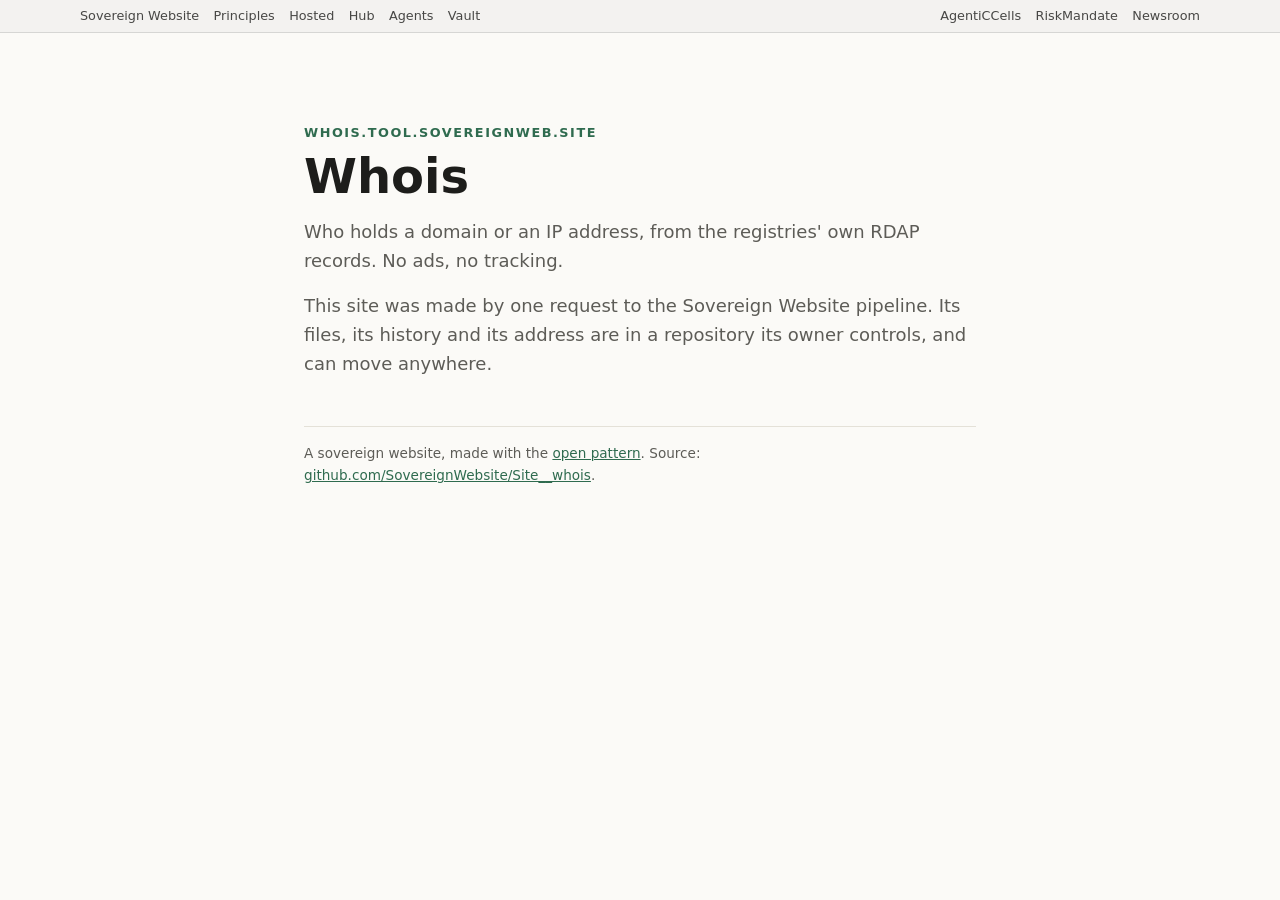
==== site/index.html @ 04c82f96 "Seed 4 files from SovereignWebsite__Factory (org-apply)" ====
<!doctype html>
<html lang="en-GB">
<head>
<meta charset="utf-8">
<meta name="viewport" content="width=device-width, initial-scale=1">
<title>Whois</title>
<meta name="description" content="Who holds a domain or an IP address, from the registries' own RDAP records. No ads, no tracking.">
<style>
:root{--bg:#fbfaf7;--fg:#1d1d1b;--muted:#5d5c57;--accent:#2f6b4f;--line:#e4e1d8}
@media (prefers-color-scheme:dark){:root{--bg:#141513;--fg:#ecebe6;--muted:#a8a69e;--accent:#7fc3a0;--line:#2c2d29}}
*{box-sizing:border-box}body{margin:0;background:var(--bg);color:var(--fg);font:18px/1.6 system-ui,-apple-system,Segoe UI,sans-serif}
main{max-width:44rem;margin:0 auto;padding:10vh 1rem 4rem}
.skip{position:absolute;left:-999px}.skip:focus{left:1rem;top:1rem}
.mark{font-size:.8rem;letter-spacing:.12em;text-transform:uppercase;color:var(--accent);font-weight:600}
h1{font-size:clamp(2rem,6vw,3rem);line-height:1.1;margin:.4rem 0 1rem}
p{color:var(--muted);margin:0 0 1rem}a{color:var(--accent)}
footer{margin-top:3rem;padding-top:1rem;border-top:1px solid var(--line);font-size:.85rem;color:var(--muted)}
.family{font-size:.8rem;border-bottom:1px solid rgba(127,127,127,.25);background:rgba(127,127,127,.06)}
.family ul{list-style:none;margin:0 auto;padding:.35rem 1rem;display:flex;flex-wrap:wrap;gap:.25rem .9rem;max-width:72rem}
.family a{color:inherit;opacity:.8;text-decoration:none}.family a:hover,.family a:focus-visible{opacity:1;text-decoration:underline}
.family .family-sep{margin-left:auto}@media (max-width:40rem){.family .family-sep{margin-left:0}}
</style>
</head>
<body>
<a class="skip" href="#main">Skip to content</a>
<nav class="family" aria-label="The Sovereign Website family">
  <ul>
    <li><a href="https://sovereignwebsite.ai/">Sovereign Website</a></li>
    <li><a href="https://sovereignwebsite.org/">Principles</a></li>
    <li><a href="https://sovereignwebsite.site/" aria-current="true">Hosted</a></li>
    <li><a href="https://hub.sovereignweb.site/">Hub</a></li>
    <li><a href="https://agents.sovereignweb.site/">Agents</a></li>
    <li><a href="https://vault.sovereignwebsite.site/">Vault</a></li>
    <li class="family-sep"><a href="https://agenticcells.ai/">AgentiCCells</a></li>
    <li><a href="https://riskmandate.ai/">RiskMandate</a></li>
    <li><a href="https://newsroom.sgit.ai/">Newsroom</a></li>
  </ul>
</nav>
<main id="main">
<div class="mark">whois.tool.sovereignweb.site</div>
<h1>Whois</h1>
<p>Who holds a domain or an IP address, from the registries' own RDAP records. No ads, no tracking.</p>
<p>This site was made by one request to the Sovereign Website pipeline. Its files, its history and its address are in a repository its owner controls, and can move anywhere.</p>
<footer>A sovereign website, made with the <a href="https://sovereignwebsite.org/">open pattern</a>. Source: <a href="https://github.com/SovereignWebsite/Site__whois">github.com/SovereignWebsite/Site__whois</a>.</footer>
</main>
</body>
</html>
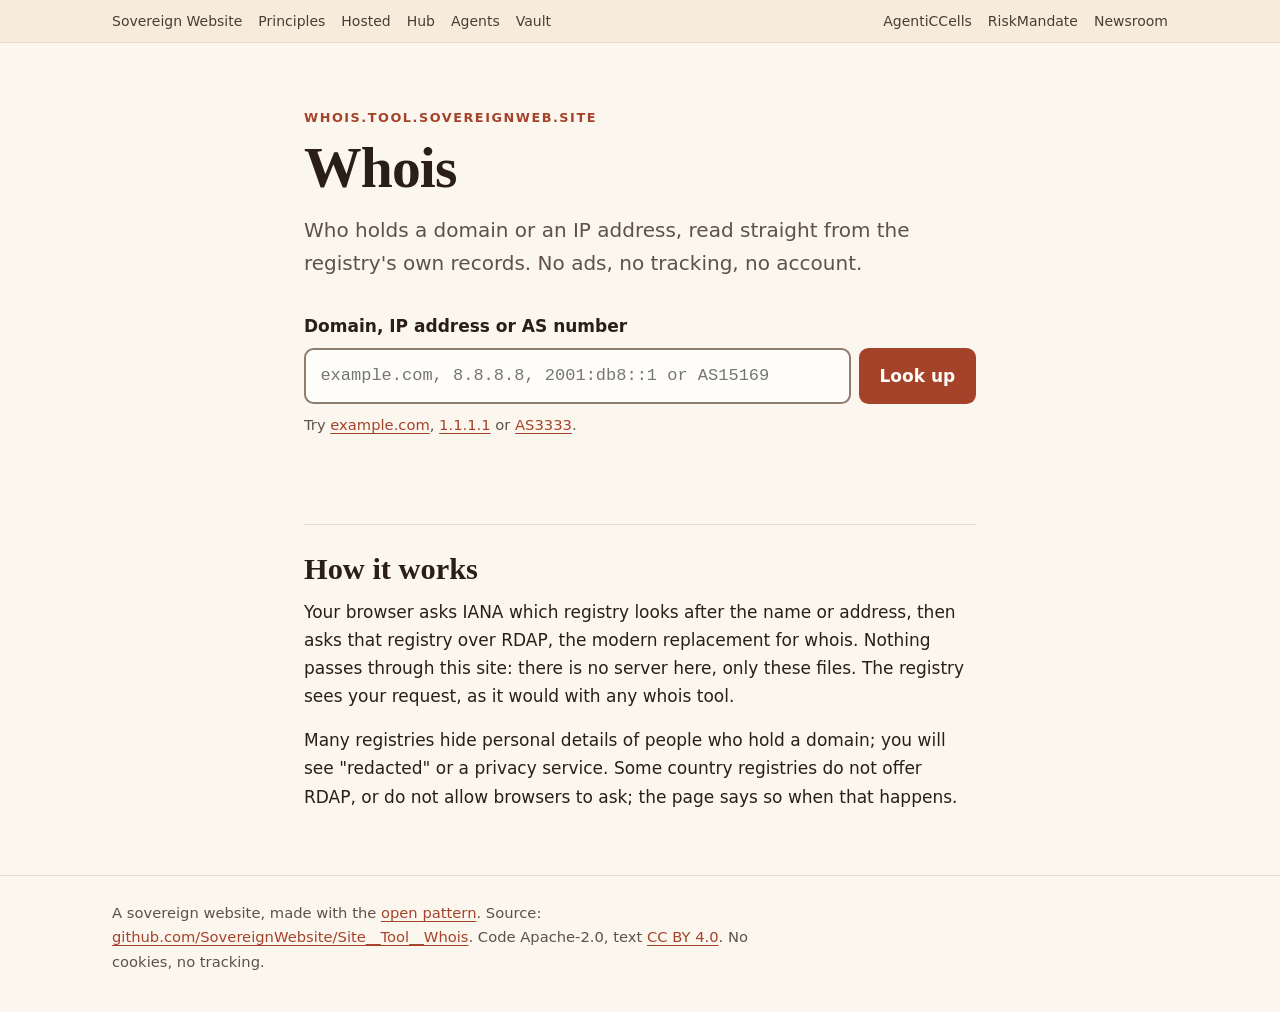
==== commit d7d6d6dc: "Whois over RDAP: domains, IP addresses and AS numbers, in the browser Dinis Cruz, 20 November 2026: " ====
--- a/site/index.html
+++ b/site/index.html
@@ -3,23 +3,13 @@
 <head>
 <meta charset="utf-8">
 <meta name="viewport" content="width=device-width, initial-scale=1">
-<title>Whois</title>
+<title>Whois: who holds a domain or IP address</title>
 <meta name="description" content="Who holds a domain or an IP address, from the registries' own RDAP records. No ads, no tracking.">
-<style>
-:root{--bg:#fbfaf7;--fg:#1d1d1b;--muted:#5d5c57;--accent:#2f6b4f;--line:#e4e1d8}
-@media (prefers-color-scheme:dark){:root{--bg:#141513;--fg:#ecebe6;--muted:#a8a69e;--accent:#7fc3a0;--line:#2c2d29}}
-*{box-sizing:border-box}body{margin:0;background:var(--bg);color:var(--fg);font:18px/1.6 system-ui,-apple-system,Segoe UI,sans-serif}
-main{max-width:44rem;margin:0 auto;padding:10vh 1rem 4rem}
-.skip{position:absolute;left:-999px}.skip:focus{left:1rem;top:1rem}
-.mark{font-size:.8rem;letter-spacing:.12em;text-transform:uppercase;color:var(--accent);font-weight:600}
-h1{font-size:clamp(2rem,6vw,3rem);line-height:1.1;margin:.4rem 0 1rem}
-p{color:var(--muted);margin:0 0 1rem}a{color:var(--accent)}
-footer{margin-top:3rem;padding-top:1rem;border-top:1px solid var(--line);font-size:.85rem;color:var(--muted)}
-.family{font-size:.8rem;border-bottom:1px solid rgba(127,127,127,.25);background:rgba(127,127,127,.06)}
-.family ul{list-style:none;margin:0 auto;padding:.35rem 1rem;display:flex;flex-wrap:wrap;gap:.25rem .9rem;max-width:72rem}
-.family a{color:inherit;opacity:.8;text-decoration:none}.family a:hover,.family a:focus-visible{opacity:1;text-decoration:underline}
-.family .family-sep{margin-left:auto}@media (max-width:40rem){.family .family-sep{margin-left:0}}
-</style>
+<meta name="color-scheme" content="light dark">
+<meta http-equiv="Content-Security-Policy" content="default-src 'self'; connect-src https:; img-src 'self' data:; style-src 'self'; script-src 'self'; base-uri 'none'; form-action 'none'">
+<meta name="referrer" content="no-referrer">
+<link rel="icon" href="favicon.svg" type="image/svg+xml">
+<link rel="stylesheet" href="style.css">
 </head>
 <body>
 <a class="skip" href="#main">Skip to content</a>
@@ -27,7 +17,7 @@
   <ul>
     <li><a href="https://sovereignwebsite.ai/">Sovereign Website</a></li>
     <li><a href="https://sovereignwebsite.org/">Principles</a></li>
-    <li><a href="https://sovereignwebsite.site/" aria-current="true">Hosted</a></li>
+    <li><a href="https://sovereignwebsite.site/">Hosted</a></li>
     <li><a href="https://hub.sovereignweb.site/">Hub</a></li>
     <li><a href="https://agents.sovereignweb.site/">Agents</a></li>
     <li><a href="https://vault.sovereignwebsite.site/">Vault</a></li>
@@ -36,12 +26,40 @@
     <li><a href="https://newsroom.sgit.ai/">Newsroom</a></li>
   </ul>
 </nav>
-<main id="main">
-<div class="mark">whois.tool.sovereignweb.site</div>
+<main id="main" class="wrap">
+<p class="mark">whois.tool.sovereignweb.site</p>
 <h1>Whois</h1>
-<p>Who holds a domain or an IP address, from the registries' own RDAP records. No ads, no tracking.</p>
-<p>This site was made by one request to the Sovereign Website pipeline. Its files, its history and its address are in a repository its owner controls, and can move anywhere.</p>
-<footer>A sovereign website, made with the <a href="https://sovereignwebsite.org/">open pattern</a>. Source: <a href="https://github.com/SovereignWebsite/Site__whois">github.com/SovereignWebsite/Site__whois</a>.</footer>
+<p class="lede">Who holds a domain or an IP address, read straight from the registry's own records. No ads, no tracking, no account.</p>
+
+<form id="form" role="search" autocomplete="off">
+  <label for="q">Domain, IP address or AS number</label>
+  <div class="row">
+    <input id="q" name="q" type="text" inputmode="url" spellcheck="false" autocapitalize="off" placeholder="example.com, 8.8.8.8, 2001:db8::1 or AS15169" required>
+    <button type="submit">Look up</button>
+  </div>
+  <p class="hint">Try <a href="#q=example.com">example.com</a>, <a href="#q=1.1.1.1">1.1.1.1</a> or <a href="#q=AS3333">AS3333</a>.</p>
+</form>
+
+<div id="status" role="status" aria-live="polite"></div>
+<section id="result" hidden aria-labelledby="result-title">
+  <h2 id="result-title"></h2>
+  <p id="result-kind" class="kind"></p>
+  <dl id="summary" class="summary"></dl>
+  <div id="contacts"></div>
+  <details>
+    <summary>The full record</summary>
+    <p class="source">From <a id="source" rel="noreferrer"></a></p>
+    <pre id="raw" tabindex="0"></pre>
+  </details>
+</section>
+
+<section class="about" aria-labelledby="about-title">
+  <h2 id="about-title">How it works</h2>
+  <p>Your browser asks IANA which registry looks after the name or address, then asks that registry over RDAP, the modern replacement for whois. Nothing passes through this site: there is no server here, only these files. The registry sees your request, as it would with any whois tool.</p>
+  <p>Many registries hide personal details of people who hold a domain; you will see "redacted" or a privacy service. Some country registries do not offer RDAP, or do not allow browsers to ask; the page says so when that happens.</p>
+</section>
 </main>
+<footer class="site-footer"><div class="wrap"><p>A sovereign website, made with the <a href="https://sovereignwebsite.org/">open pattern</a>. Source: <a href="https://github.com/SovereignWebsite/Site__Tool__Whois">github.com/SovereignWebsite/Site__Tool__Whois</a>. Code Apache-2.0, text <a href="https://creativecommons.org/licenses/by/4.0/">CC BY 4.0</a>. No cookies, no tracking.</p></div></footer>
+<script src="app.js"></script>
 </body>
 </html>
--- a/site/style.css
+++ b/site/style.css
@@ -0,0 +1,97 @@
+/* whois.tool.sovereignweb.site. Family tokens from design 1 (sovereignwebsite.ai theme.css), system fonts, no external requests. design.b, 20 Nov 2026. */
+:root {
+  color-scheme: light dark;
+  --bg: #fbf6ee; --surface: #fffdf9; --fg: #2a1f17; --muted: #5e5148;
+  --accent: #a5432a; --accent-soft: #f6e3d9; --line: #eadccd; --note: #f7ecdc;
+  --field-border: #8f7d6f; --family-fg: #4a3d33;
+  --max: 68rem; --text: 42rem;
+  --serif: Georgia, "Iowan Old Style", "Times New Roman", serif;
+  --mono: ui-monospace, SFMono-Regular, Menlo, Consolas, monospace;
+}
+@media (prefers-color-scheme: dark) {
+  :root {
+    --bg: #1a1512; --surface: #231c18; --fg: #f1e9e1; --muted: #c2b5aa;
+    --accent: #f0a084; --accent-soft: #3a261d; --line: #3a2f28; --note: #2b221b;
+    --field-border: #8a7a6e; --family-fg: #d9cdc2;
+  }
+}
+*, *::before, *::after { box-sizing: border-box; }
+html { -webkit-text-size-adjust: 100%; }
+body { margin: 0; background: var(--bg); color: var(--fg); font: 1.0625rem/1.65 system-ui, -apple-system, "Segoe UI", Roboto, sans-serif; overflow-wrap: break-word; }
+a { color: var(--accent); text-underline-offset: .18em; }
+a:hover { text-decoration-thickness: 2px; }
+:focus-visible { outline: 3px solid var(--accent); outline-offset: 2px; border-radius: 2px; }
+.skip { position: absolute; left: 1rem; top: -4rem; background: var(--fg); color: var(--bg); padding: .5rem .8rem; z-index: 10; }
+.skip:focus { top: 1rem; }
+.wrap { max-width: var(--max); margin: 0 auto; padding: 0 1rem; }
+
+/* Family bar: explicit colour, no opacity, 24px targets (proposed for seed/shared too). .family{ marker kept so build/family-bar.mjs does not append its own CSS. */
+.family{ font-size: .875rem; border-bottom: 1px solid var(--line); background: var(--note); }
+.family ul { list-style: none; margin: 0 auto; padding: .1rem 1rem; display: flex; flex-wrap: wrap; gap: 0 1rem; max-width: var(--max); }
+.family a { color: var(--family-fg); text-decoration: none; display: inline-block; padding: .2rem 0; min-height: 24px; }
+.family a:hover, .family a:focus-visible { color: var(--fg); text-decoration: underline; }
+.family a[aria-current="true"] { color: var(--fg); font-weight: 600; }
+.family .family-sep { margin-left: auto; }
+@media (max-width: 40rem) { .family .family-sep { margin-left: 0; } }
+
+/* Page */
+main.wrap { max-width: calc(var(--text) + 2rem); padding-top: clamp(2rem, 7vw, 4rem); padding-bottom: 3rem; }
+.mark { font-size: .8rem; letter-spacing: .12em; text-transform: uppercase; color: var(--accent); font-weight: 650; margin: 0 0 .6rem; }
+h1, h2 { font-family: var(--serif); font-weight: 700; }
+h1 { font-size: clamp(2.2rem, 7vw, 3.6rem); line-height: 1.05; letter-spacing: -.015em; margin: 0 0 1rem; }
+h1 + p { font-size: clamp(1.1rem, 2.4vw, 1.25rem); color: var(--muted); }
+h2 { font-size: clamp(1.45rem, 3.6vw, 1.9rem); line-height: 1.2; margin: 2.8rem 0 .7rem; padding-top: 1.6rem; border-top: 1px solid var(--line); }
+h3 { font-size: 1.1rem; margin: 1.4rem 0 .4rem; }
+p, ul, ol { margin: 0 0 1rem; }
+ul { padding-left: 1.2rem; }
+li { margin: .3rem 0; }
+code, pre { font-family: var(--mono); font-size: .88em; }
+code { background: var(--accent-soft); padding: .05rem .3rem; border-radius: .25rem; overflow-wrap: anywhere; }
+
+/* Tables */
+.table-wrap { overflow-x: auto; margin: 1.2rem 0 1.5rem; }
+table { border-collapse: collapse; width: 100%; font-size: .97rem; }
+th, td { text-align: left; vertical-align: top; padding: .6rem .7rem; border-bottom: 1px solid var(--line); }
+th { font-size: .8rem; text-transform: uppercase; letter-spacing: .06em; color: var(--muted); }
+td:first-child { white-space: nowrap; font-variant-numeric: tabular-nums; color: var(--muted); }
+@media (max-width: 34rem) {
+  table, tbody, tr, th, td { display: block; }
+  tr:first-child { position: absolute; width: 1px; height: 1px; overflow: hidden; clip: rect(0 0 0 0); }
+  tr { border-bottom: 1px solid var(--line); padding: .55rem 0; }
+  td { border: 0; padding: .1rem 0; white-space: normal; }
+  td:first-child { font-weight: 600; color: var(--accent); }
+}
+
+/* Footer */
+.site-footer { border-top: 1px solid var(--line); padding: 1.6rem 0 2.4rem; color: var(--muted); font-size: .92rem; }
+.site-footer p { max-width: var(--text); margin: 0; }
+
+.lede { font-size: clamp(1.1rem, 2.4vw, 1.25rem); color: var(--muted); }
+form { margin: 2rem 0 1rem; }
+label { display: block; font-weight: 650; margin-bottom: .45rem; }
+.row { display: flex; gap: .5rem; flex-wrap: wrap; }
+input[type=text] { flex: 1 1 16rem; min-width: 0; font: inherit; font-family: var(--mono); padding: .75rem .9rem; border: 2px solid var(--field-border); border-radius: .6rem; background: var(--surface); color: var(--fg); }
+input[type=text]:focus { border-color: var(--accent); outline: none; box-shadow: 0 0 0 3px var(--accent-soft); }
+button { font: inherit; font-weight: 650; padding: .75rem 1.3rem; border: 0; border-radius: .6rem; background: var(--accent); color: var(--surface); cursor: pointer; min-height: 44px; }
+@media (prefers-color-scheme: dark) { button { color: #1a1512; } }
+button:hover { filter: brightness(1.08); }
+.hint { font-size: .92rem; color: var(--muted); margin-top: .6rem; }
+#status { min-height: 1.6rem; color: var(--muted); }
+#status.bad { color: var(--fg); background: var(--note); border-left: 4px solid var(--accent); padding: .7rem .9rem; border-radius: .3rem; }
+#result { background: var(--surface); border: 1px solid var(--line); border-radius: 1rem; padding: 1.2rem 1.3rem 1rem; margin: 1rem 0 2rem; box-shadow: 0 .6rem 1.6rem rgba(90, 50, 30, .08); }
+#result h2 { border: 0; padding: 0; margin: 0; font-size: clamp(1.5rem, 5vw, 2.1rem); overflow-wrap: anywhere; }
+.kind { font-size: .8rem; letter-spacing: .12em; text-transform: uppercase; color: var(--accent); font-weight: 650; margin: .2rem 0 1rem; }
+.summary { display: grid; grid-template-columns: max-content 1fr; gap: .45rem 1.2rem; margin: 0 0 1.2rem; }
+.summary dt { color: var(--muted); font-size: .92rem; }
+.summary dd { margin: 0; overflow-wrap: anywhere; }
+@media (max-width: 34rem) { .summary { grid-template-columns: 1fr; gap: 0; } .summary dd { margin-bottom: .6rem; } }
+h3.sub { font-size: 1rem; margin: 1.2rem 0 .6rem; }
+.cards { display: grid; grid-template-columns: repeat(auto-fill, minmax(14rem, 1fr)); gap: .7rem; }
+.card { border: 1px solid var(--line); border-radius: .7rem; padding: .8rem .9rem; background: var(--bg); }
+.card h3 { font-size: .8rem; text-transform: uppercase; letter-spacing: .06em; color: var(--muted); margin: 0 0 .4rem; }
+.card p { margin: 0 0 .2rem; overflow-wrap: anywhere; }
+details { margin-top: 1.2rem; border-top: 1px solid var(--line); padding-top: .8rem; }
+summary { cursor: pointer; font-weight: 650; color: var(--accent); }
+.source { font-size: .92rem; color: var(--muted); margin: .6rem 0; }
+pre#raw { max-height: 28rem; overflow: auto; background: var(--bg); border: 1px solid var(--line); border-radius: .6rem; padding: .8rem; font-size: .8rem; line-height: 1.5; }
+.about { margin-top: 2rem; }
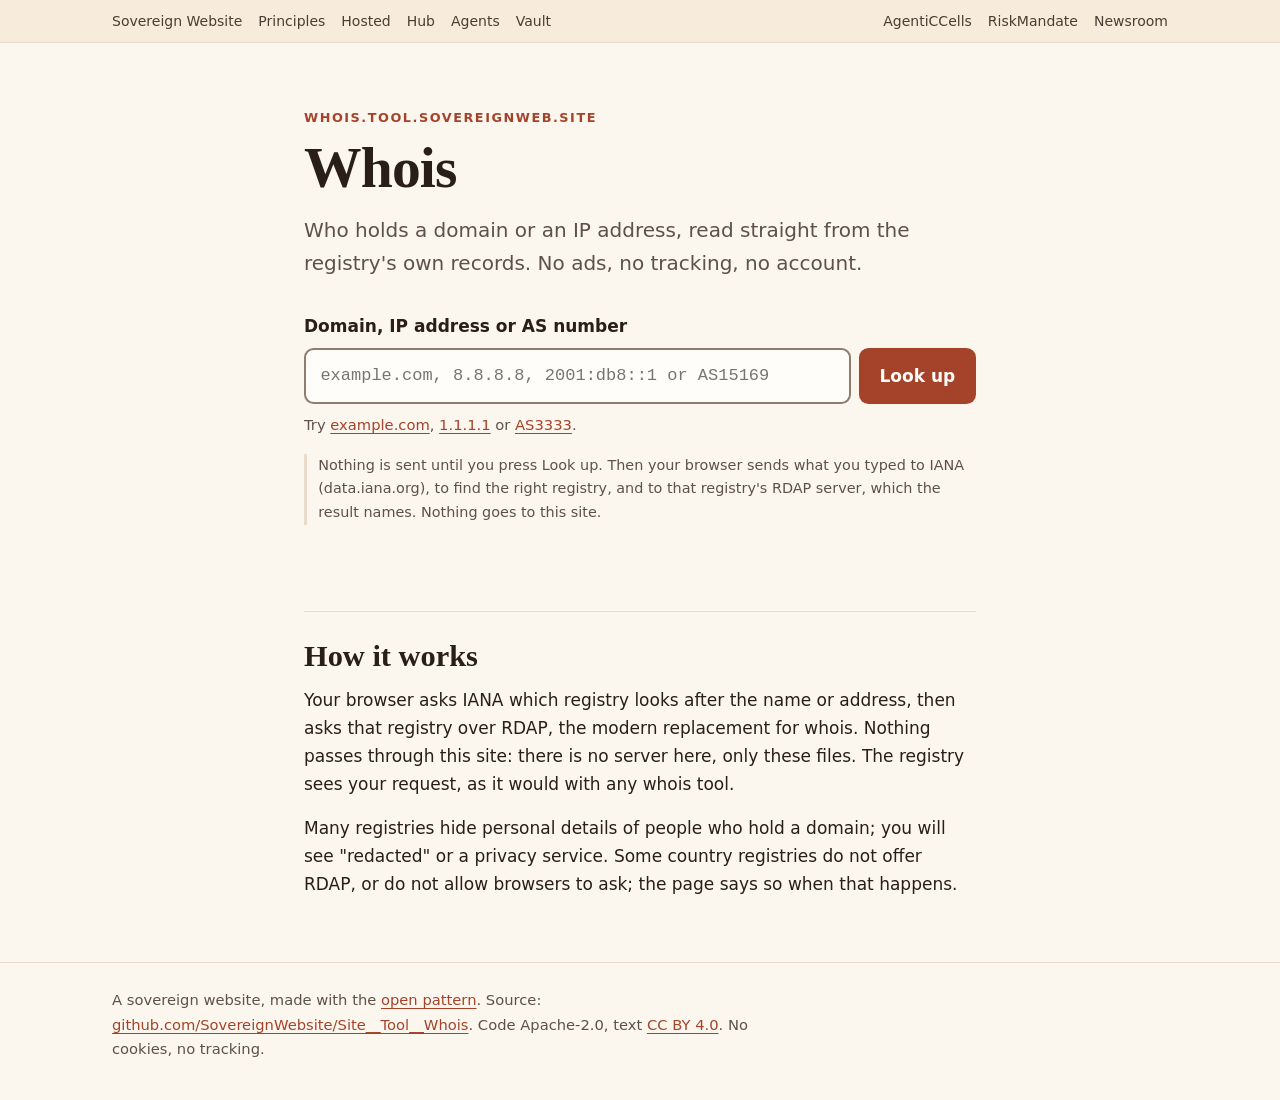
==== commit a4e004c4: "Whois: nothing sent before Look up, and a CSP naming the RDAP hosts From design.b's checks: a link w" ====
--- a/site/index.html
+++ b/site/index.html
@@ -6,7 +6,7 @@
 <title>Whois: who holds a domain or IP address</title>
 <meta name="description" content="Who holds a domain or an IP address, from the registries' own RDAP records. No ads, no tracking.">
 <meta name="color-scheme" content="light dark">
-<meta http-equiv="Content-Security-Policy" content="default-src 'self'; connect-src https:; img-src 'self' data:; style-src 'self'; script-src 'self'; base-uri 'none'; form-action 'none'">
+<meta http-equiv="Content-Security-Policy" content="default-src 'self'; connect-src https://data.iana.org https://ccrdap.twnic.tw https://keetmans.omadhina.co.na https://nic.samsung https://pubapi.registry.google https://rdap-merck.dns.business https://rdap.afrinic.net https://rdap.aliregistry.cn https://rdap.apnic.net https://rdap.arin.net https://rdap.bhregistry.bh https://rdap.blog.fury.ca https://rdap.ca.fury.ca https://rdap.cctld.au https://rdap.cctld.uz https://rdap.centralnic.com https://rdap.centralnicregistry.com https://rdap.crown.fury.ca https://rdap.db.ripe.net https://rdap.dns.pl https://rdap.eco.fury.ca https://rdap.fi https://rdap.flexireg.net https://rdap.gmoregistry.net https://rdap.gtlds.nic.br https://rdap.hostmaster.ua https://rdap.iana.org https://rdap.identitydigital.services https://rdap.isnic.is https://rdap.kenic.or.ke https://rdap.kiwi.fury.ca https://rdap.lacnic.net https://rdap.lbdr.org.lb https://rdap.mls.fury.ca https://rdap.mobile-registry.com https://rdap.ngtld.cn https://rdap.nic.aaa https://rdap.nic.aarp https://rdap.nic.able https://rdap.nic.abogado https://rdap.nic.abudhabi https://rdap.nic.accountant https://rdap.nic.aco https://rdap.nic.ad https://rdap.nic.adult https://rdap.nic.aetna https://rdap.nic.afl https://rdap.nic.africa https://rdap.nic.aig https://rdap.nic.airtel https://rdap.nic.ally https://rdap.nic.alsace https://rdap.nic.alstom https://rdap.nic.americanexpress https://rdap.nic.americanfamily https://rdap.nic.amex https://rdap.nic.amfam https://rdap.nic.amica https://rdap.nic.amsterdam https://rdap.nic.analytics https://rdap.nic.anz https://rdap.nic.apple https://rdap.nic.aquarelle https://rdap.nic.ar https://rdap.nic.arab https://rdap.nic.aramco https://rdap.nic.as https://rdap.nic.athleta https://rdap.nic.auspost https://rdap.nic.axa https://rdap.nic.banamex https://rdap.nic.bank https://rdap.nic.barcelona https://rdap.nic.baseball https://rdap.nic.basketball https://rdap.nic.bauhaus https://rdap.nic.bayern https://rdap.nic.bcn https://rdap.nic.beer https://rdap.nic.berlin https://rdap.nic.bharti https://rdap.nic.bible https://rdap.nic.bid https://rdap.nic.biz https://rdap.nic.blackfriday https://rdap.nic.booking https://rdap.nic.bostik https://rdap.nic.boston https://rdap.nic.brussels https://rdap.nic.buzz https://rdap.nic.bzh https://rdap.nic.calvinklein https://rdap.nic.capetown https://rdap.nic.capitalone https://rdap.nic.caravan https://rdap.nic.casa https://rdap.nic.cat https://rdap.nic.catholic https://rdap.nic.cba https://rdap.nic.cbn https://rdap.nic.cbre https://rdap.nic.chase https://rdap.nic.chintai https://rdap.nic.cisco https://rdap.nic.citi https://rdap.nic.club https://rdap.nic.cm https://rdap.nic.commbank https://rdap.nic.compare https://rdap.nic.cooking https://rdap.nic.corsica https://rdap.nic.courses https://rdap.nic.cpa https://rdap.nic.cr https://rdap.nic.cricket https://rdap.nic.cuisinella https://rdap.nic.cv https://rdap.nic.cx https://rdap.nic.cz https://rdap.nic.date https://rdap.nic.dds https://rdap.nic.dell https://rdap.nic.design https://rdap.nic.download https://rdap.nic.dubai https://rdap.nic.dupont https://rdap.nic.durban https://rdap.nic.earth https://rdap.nic.erni https://rdap.nic.eurovision https://rdap.nic.eus https://rdap.nic.faith https://rdap.nic.farmers https://rdap.nic.fashion https://rdap.nic.ferrero https://rdap.nic.film https://rdap.nic.firmdale https://rdap.nic.fishing https://rdap.nic.fit https://rdap.nic.flickr https://rdap.nic.flir https://rdap.nic.ford https://rdap.nic.fox https://rdap.nic.fr https://rdap.nic.frontier https://rdap.nic.ftr https://rdap.nic.gal https://rdap.nic.gap https://rdap.nic.garden https://rdap.nic.gay https://rdap.nic.gdn https://rdap.nic.gea https://rdap.nic.george https://rdap.nic.gmx https://rdap.nic.godaddy https://rdap.nic.gov https://rdap.nic.grainger https://rdap.nic.grocery https://rdap.nic.gs https://rdap.nic.hamburg https://rdap.nic.hbo https://rdap.nic.health https://rdap.nic.hn https://rdap.nic.homegoods https://rdap.nic.homesense https://rdap.nic.horse https://rdap.nic.hotels https://rdap.nic.hsbc https://rdap.nic.ht https://rdap.nic.hyatt https://rdap.nic.ibm https://rdap.nic.ifm https://rdap.nic.ikano https://rdap.nic.ink https://rdap.nic.insurance https://rdap.nic.intuit https://rdap.nic.ipiranga https://rdap.nic.itau https://rdap.nic.jmp https://rdap.nic.joburg https://rdap.nic.jpmorgan https://rdap.nic.jprs https://rdap.nic.kpmg https://rdap.nic.krd https://rdap.nic.lacaixa https://rdap.nic.lanxess https://rdap.nic.latrobe https://rdap.nic.law https://rdap.nic.leclerc https://rdap.nic.lifeinsurance https://rdap.nic.lilly https://rdap.nic.lincoln https://rdap.nic.loan https://rdap.nic.locker https://rdap.nic.luxe https://rdap.nic.ly https://rdap.nic.madrid https://rdap.nic.man https://rdap.nic.mango https://rdap.nic.marshalls https://rdap.nic.mattel https://rdap.nic.melbourne https://rdap.nic.men https://rdap.nic.menu https://rdap.nic.merckmsd https://rdap.nic.miami https://rdap.nic.mint https://rdap.nic.ml https://rdap.nic.mlb https://rdap.nic.mma https://rdap.nic.moe https://rdap.nic.monash https://rdap.nic.moto https://rdap.nic.ms https://rdap.nic.msd https://rdap.nic.museum https://rdap.nic.nba https://rdap.nic.net.ng https://rdap.nic.netbank https://rdap.nic.netflix https://rdap.nic.neustar https://rdap.nic.nf https://rdap.nic.nfl https://rdap.nic.nike https://rdap.nic.norton https://rdap.nic.nrw https://rdap.nic.ntt https://rdap.nic.nyc https://rdap.nic.olayan https://rdap.nic.olayangroup https://rdap.nic.one https://rdap.nic.open https://rdap.nic.or.kr https://rdap.nic.osaka https://rdap.nic.ovh https://rdap.nic.paris https://rdap.nic.party https://rdap.nic.pfizer https://rdap.nic.pg https://rdap.nic.philips https://rdap.nic.photo https://rdap.nic.physio https://rdap.nic.ping https://rdap.nic.pm https://rdap.nic.politie https://rdap.nic.porn https://rdap.nic.praxi https://rdap.nic.pru https://rdap.nic.prudential https://rdap.nic.quebec https://rdap.nic.racing https://rdap.nic.re https://rdap.nic.review https://rdap.nic.rodeo https://rdap.nic.rugby https://rdap.nic.sakura https://rdap.nic.samsclub https://rdap.nic.sandvik https://rdap.nic.sandvikcoromant https://rdap.nic.sap https://rdap.nic.sas https://rdap.nic.scb https://rdap.nic.schaeffler https://rdap.nic.schmidt https://rdap.nic.science https://rdap.nic.scot https://rdap.nic.sd https://rdap.nic.seat https://rdap.nic.seek https://rdap.nic.select https://rdap.nic.seven https://rdap.nic.sex https://rdap.nic.sn https://rdap.nic.sncf https://rdap.nic.sport https://rdap.nic.ss https://rdap.nic.staples https://rdap.nic.statefarm https://rdap.nic.stream https://rdap.nic.study https://rdap.nic.sucks https://rdap.nic.surf https://rdap.nic.swiss https://rdap.nic.sydney https://rdap.nic.tab https://rdap.nic.taipei https://rdap.nic.target https://rdap.nic.tattoo https://rdap.nic.tdk https://rdap.nic.tel https://rdap.nic.teva https://rdap.nic.tf https://rdap.nic.tjmaxx https://rdap.nic.tjx https://rdap.nic.tkmaxx https://rdap.nic.total https://rdap.nic.trade https://rdap.nic.tube https://rdap.nic.tv https://rdap.nic.versicherung https://rdap.nic.vi https://rdap.nic.vip https://rdap.nic.vivo https://rdap.nic.vlaanderen https://rdap.nic.vodka https://rdap.nic.voting https://rdap.nic.walmart https://rdap.nic.walter https://rdap.nic.weather https://rdap.nic.weatherchannel https://rdap.nic.webcam https://rdap.nic.wedding https://rdap.nic.wf https://rdap.nic.whoswho https://rdap.nic.wiki https://rdap.nic.williamhill https://rdap.nic.win https://rdap.nic.winners https://rdap.nic.woodside https://rdap.nic.work https://rdap.nic.wtc https://rdap.nic.xerox https://rdap.nic.xn--80aqecdr1a https://rdap.nic.xn--80asehdb https://rdap.nic.xn--80aswg https://rdap.nic.xn--g2xx48c https://rdap.nic.xn--kcrx77d1x4a https://rdap.nic.xn--mgba3a3ejt https://rdap.nic.xn--mgba7c0bbn0a https://rdap.nic.xn--mgbab2bd https://rdap.nic.xn--mgbca7dzdo https://rdap.nic.xn--mgbi4ecexp https://rdap.nic.xn--ngbc5azd https://rdap.nic.xn--ngbrx https://rdap.nic.xn--p1acf https://rdap.nic.xn--tiq49xqyj https://rdap.nic.xxx https://rdap.nic.yandex https://rdap.nic.yoga https://rdap.nic.yt https://rdap.nic.zm https://rdap.nixiregistry.in https://rdap.nominet.uk https://rdap.norid.no https://rdap.pandi.id https://rdap.publicinterestregistry.org https://rdap.radix.host https://rdap.register.si https://rdap.registro.br https://rdap.registry.bar https://rdap.registry.click https://rdap.registry.cloud https://rdap.registry.coop https://rdap.registry.ec https://rdap.registry.gift https://rdap.registry.gy https://rdap.registry.hiphop https://rdap.registry.kfh https://rdap.registry.love https://rdap.registryservices.music https://rdap.ricta.org.rw https://rdap.ryce-rsp.com https://rdap.sgnic.sg https://rdap.sidn.nl https://rdap.ta.sgnic.sg https://rdap.teleinfo.cn https://rdap.thains.co.th https://rdap.tonicregistry.to https://rdap.twnic.tw https://rdap.tznic.or.tz https://rdap.uniregistry.net https://rdap.verisign.com https://rdap.y.net.ye https://rdap.zdnsgtld.com https://rdap.zh.sgnic.sg https://restwhois.ngtld.cn https://tld-rdap.verisign.com https://whois.kyregistry.ky https://whois.nic.mtr https://whois.nic.tatar https://whois.nic.xn--d1acj3b https://whois.sr https://www.rdap.fj; img-src 'self' data:; style-src 'self'; script-src 'self'; base-uri 'none'; form-action 'none'">
 <meta name="referrer" content="no-referrer">
 <link rel="icon" href="favicon.svg" type="image/svg+xml">
 <link rel="stylesheet" href="style.css">
@@ -38,6 +38,7 @@
     <button type="submit">Look up</button>
   </div>
   <p class="hint">Try <a href="#q=example.com">example.com</a>, <a href="#q=1.1.1.1">1.1.1.1</a> or <a href="#q=AS3333">AS3333</a>.</p>
+  <p class="notice">Nothing is sent until you press Look up. Then your browser sends what you typed to IANA (data.iana.org), to find the right registry, and to that registry's RDAP server, which the result names. Nothing goes to this site.</p>
 </form>
 
 <div id="status" role="status" aria-live="polite"></div>
--- a/site/style.css
+++ b/site/style.css
@@ -95,3 +95,4 @@
 .source { font-size: .92rem; color: var(--muted); margin: .6rem 0; }
 pre#raw { max-height: 28rem; overflow: auto; background: var(--bg); border: 1px solid var(--line); border-radius: .6rem; padding: .8rem; font-size: .8rem; line-height: 1.5; }
 .about { margin-top: 2rem; }
+.notice { font-size: .9rem; color: var(--muted); border-left: 3px solid var(--line); padding-left: .7rem; margin-top: .8rem; }
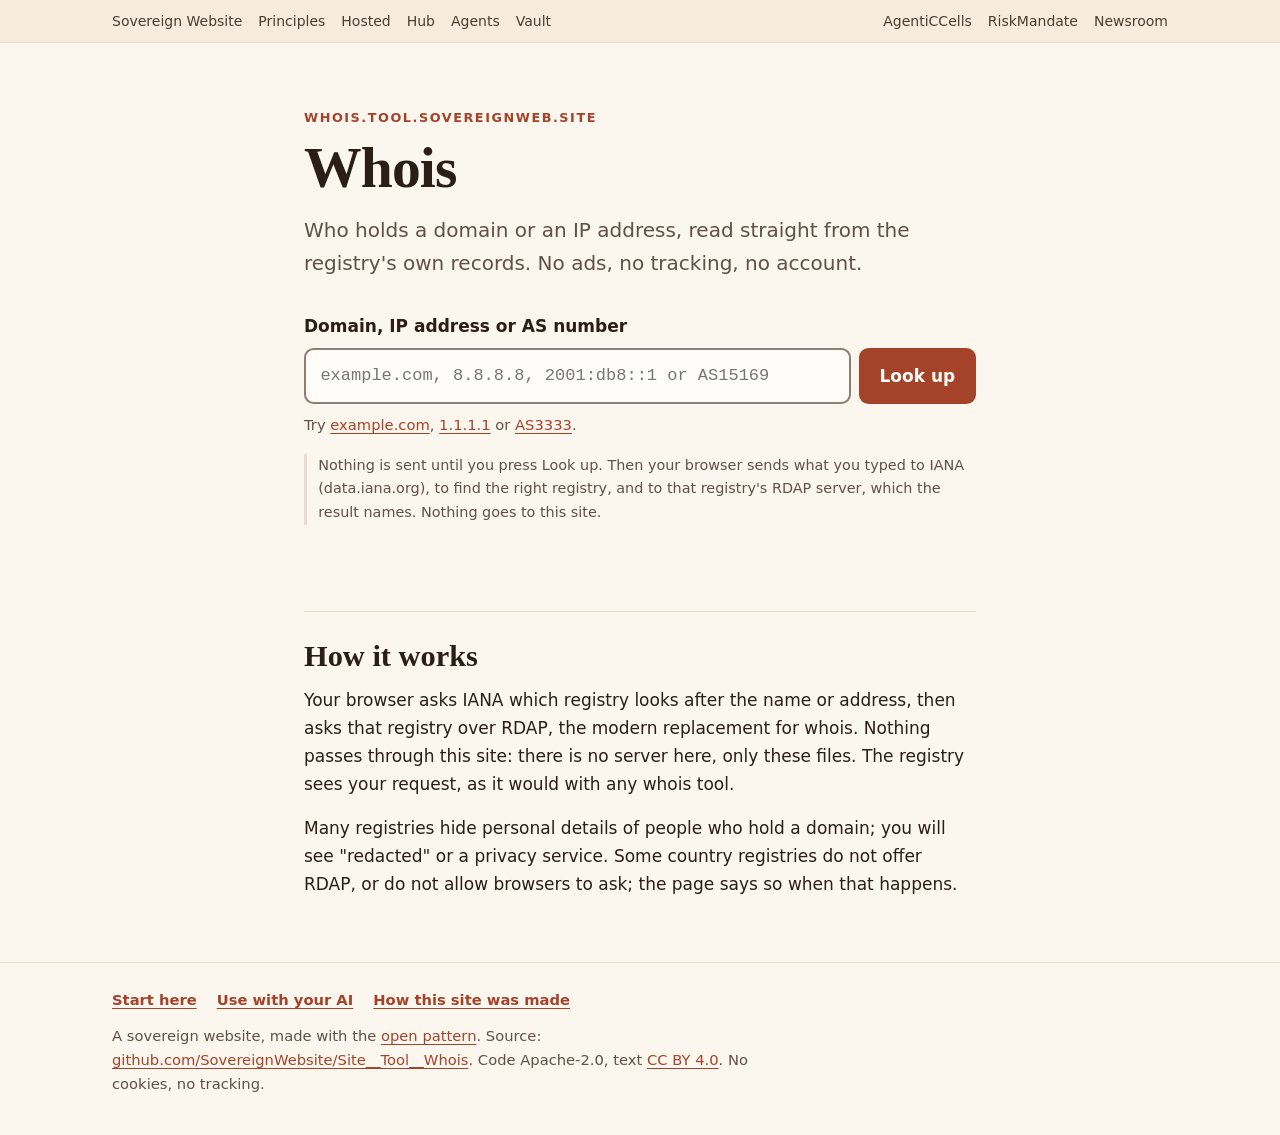
==== commit 9b3fce7a: "The organisation-site pipeline: checks, version, key, link previews From SovereignWebsite__Factory d" ====
--- a/site/index.html
+++ b/site/index.html
@@ -5,6 +5,22 @@
 <meta name="viewport" content="width=device-width, initial-scale=1">
 <title>Whois: who holds a domain or IP address</title>
 <meta name="description" content="Who holds a domain or an IP address, from the registries' own RDAP records. No ads, no tracking.">
+<link rel="canonical" href="https://whois.tool.sovereignweb.site/">
+<meta property="og:type" content="website">
+<meta property="og:site_name" content="Whois">
+<meta property="og:locale" content="en_GB">
+<meta property="og:url" content="https://whois.tool.sovereignweb.site/">
+<meta property="og:title" content="Whois: who holds a domain or IP address">
+<meta property="og:description" content="Who holds a domain or an IP address, from the registries' own RDAP records. No ads, no tracking.">
+<meta property="og:image" content="https://whois.tool.sovereignweb.site/assets/share/card-1200x630.jpg">
+<meta property="og:image:type" content="image/jpeg">
+<meta property="og:image:width" content="1200">
+<meta property="og:image:height" content="630">
+<meta property="og:image:alt" content="Whois: Who holds a domain or IP address. No ads, no tracking.">
+<meta name="twitter:card" content="summary_large_image">
+<meta name="twitter:title" content="Whois: who holds a domain or IP address">
+<meta name="twitter:description" content="Who holds a domain or an IP address, from the registries' own RDAP records. No ads, no tracking.">
+<meta name="twitter:image" content="https://whois.tool.sovereignweb.site/assets/share/card-1200x630.jpg">
 <meta name="color-scheme" content="light dark">
 <meta http-equiv="Content-Security-Policy" content="default-src 'self'; connect-src https://data.iana.org https://ccrdap.twnic.tw https://keetmans.omadhina.co.na https://nic.samsung https://pubapi.registry.google https://rdap-merck.dns.business https://rdap.afrinic.net https://rdap.aliregistry.cn https://rdap.apnic.net https://rdap.arin.net https://rdap.bhregistry.bh https://rdap.blog.fury.ca https://rdap.ca.fury.ca https://rdap.cctld.au https://rdap.cctld.uz https://rdap.centralnic.com https://rdap.centralnicregistry.com https://rdap.crown.fury.ca https://rdap.db.ripe.net https://rdap.dns.pl https://rdap.eco.fury.ca https://rdap.fi https://rdap.flexireg.net https://rdap.gmoregistry.net https://rdap.gtlds.nic.br https://rdap.hostmaster.ua https://rdap.iana.org https://rdap.identitydigital.services https://rdap.isnic.is https://rdap.kenic.or.ke https://rdap.kiwi.fury.ca https://rdap.lacnic.net https://rdap.lbdr.org.lb https://rdap.mls.fury.ca https://rdap.mobile-registry.com https://rdap.ngtld.cn https://rdap.nic.aaa https://rdap.nic.aarp https://rdap.nic.able https://rdap.nic.abogado https://rdap.nic.abudhabi https://rdap.nic.accountant https://rdap.nic.aco https://rdap.nic.ad https://rdap.nic.adult https://rdap.nic.aetna https://rdap.nic.afl https://rdap.nic.africa https://rdap.nic.aig https://rdap.nic.airtel https://rdap.nic.ally https://rdap.nic.alsace https://rdap.nic.alstom https://rdap.nic.americanexpress https://rdap.nic.americanfamily https://rdap.nic.amex https://rdap.nic.amfam https://rdap.nic.amica https://rdap.nic.amsterdam https://rdap.nic.analytics https://rdap.nic.anz https://rdap.nic.apple https://rdap.nic.aquarelle https://rdap.nic.ar https://rdap.nic.arab https://rdap.nic.aramco https://rdap.nic.as https://rdap.nic.athleta https://rdap.nic.auspost https://rdap.nic.axa https://rdap.nic.banamex https://rdap.nic.bank https://rdap.nic.barcelona https://rdap.nic.baseball https://rdap.nic.basketball https://rdap.nic.bauhaus https://rdap.nic.bayern https://rdap.nic.bcn https://rdap.nic.beer https://rdap.nic.berlin https://rdap.nic.bharti https://rdap.nic.bible https://rdap.nic.bid https://rdap.nic.biz https://rdap.nic.blackfriday https://rdap.nic.booking https://rdap.nic.bostik https://rdap.nic.boston https://rdap.nic.brussels https://rdap.nic.buzz https://rdap.nic.bzh https://rdap.nic.calvinklein https://rdap.nic.capetown https://rdap.nic.capitalone https://rdap.nic.caravan https://rdap.nic.casa https://rdap.nic.cat https://rdap.nic.catholic https://rdap.nic.cba https://rdap.nic.cbn https://rdap.nic.cbre https://rdap.nic.chase https://rdap.nic.chintai https://rdap.nic.cisco https://rdap.nic.citi https://rdap.nic.club https://rdap.nic.cm https://rdap.nic.commbank https://rdap.nic.compare https://rdap.nic.cooking https://rdap.nic.corsica https://rdap.nic.courses https://rdap.nic.cpa https://rdap.nic.cr https://rdap.nic.cricket https://rdap.nic.cuisinella https://rdap.nic.cv https://rdap.nic.cx https://rdap.nic.cz https://rdap.nic.date https://rdap.nic.dds https://rdap.nic.dell https://rdap.nic.design https://rdap.nic.download https://rdap.nic.dubai https://rdap.nic.dupont https://rdap.nic.durban https://rdap.nic.earth https://rdap.nic.erni https://rdap.nic.eurovision https://rdap.nic.eus https://rdap.nic.faith https://rdap.nic.farmers https://rdap.nic.fashion https://rdap.nic.ferrero https://rdap.nic.film https://rdap.nic.firmdale https://rdap.nic.fishing https://rdap.nic.fit https://rdap.nic.flickr https://rdap.nic.flir https://rdap.nic.ford https://rdap.nic.fox https://rdap.nic.fr https://rdap.nic.frontier https://rdap.nic.ftr https://rdap.nic.gal https://rdap.nic.gap https://rdap.nic.garden https://rdap.nic.gay https://rdap.nic.gdn https://rdap.nic.gea https://rdap.nic.george https://rdap.nic.gmx https://rdap.nic.godaddy https://rdap.nic.gov https://rdap.nic.grainger https://rdap.nic.grocery https://rdap.nic.gs https://rdap.nic.hamburg https://rdap.nic.hbo https://rdap.nic.health https://rdap.nic.hn https://rdap.nic.homegoods https://rdap.nic.homesense https://rdap.nic.horse https://rdap.nic.hotels https://rdap.nic.hsbc https://rdap.nic.ht https://rdap.nic.hyatt https://rdap.nic.ibm https://rdap.nic.ifm https://rdap.nic.ikano https://rdap.nic.ink https://rdap.nic.insurance https://rdap.nic.intuit https://rdap.nic.ipiranga https://rdap.nic.itau https://rdap.nic.jmp https://rdap.nic.joburg https://rdap.nic.jpmorgan https://rdap.nic.jprs https://rdap.nic.kpmg https://rdap.nic.krd https://rdap.nic.lacaixa https://rdap.nic.lanxess https://rdap.nic.latrobe https://rdap.nic.law https://rdap.nic.leclerc https://rdap.nic.lifeinsurance https://rdap.nic.lilly https://rdap.nic.lincoln https://rdap.nic.loan https://rdap.nic.locker https://rdap.nic.luxe https://rdap.nic.ly https://rdap.nic.madrid https://rdap.nic.man https://rdap.nic.mango https://rdap.nic.marshalls https://rdap.nic.mattel https://rdap.nic.melbourne https://rdap.nic.men https://rdap.nic.menu https://rdap.nic.merckmsd https://rdap.nic.miami https://rdap.nic.mint https://rdap.nic.ml https://rdap.nic.mlb https://rdap.nic.mma https://rdap.nic.moe https://rdap.nic.monash https://rdap.nic.moto https://rdap.nic.ms https://rdap.nic.msd https://rdap.nic.museum https://rdap.nic.nba https://rdap.nic.net.ng https://rdap.nic.netbank https://rdap.nic.netflix https://rdap.nic.neustar https://rdap.nic.nf https://rdap.nic.nfl https://rdap.nic.nike https://rdap.nic.norton https://rdap.nic.nrw https://rdap.nic.ntt https://rdap.nic.nyc https://rdap.nic.olayan https://rdap.nic.olayangroup https://rdap.nic.one https://rdap.nic.open https://rdap.nic.or.kr https://rdap.nic.osaka https://rdap.nic.ovh https://rdap.nic.paris https://rdap.nic.party https://rdap.nic.pfizer https://rdap.nic.pg https://rdap.nic.philips https://rdap.nic.photo https://rdap.nic.physio https://rdap.nic.ping https://rdap.nic.pm https://rdap.nic.politie https://rdap.nic.porn https://rdap.nic.praxi https://rdap.nic.pru https://rdap.nic.prudential https://rdap.nic.quebec https://rdap.nic.racing https://rdap.nic.re https://rdap.nic.review https://rdap.nic.rodeo https://rdap.nic.rugby https://rdap.nic.sakura https://rdap.nic.samsclub https://rdap.nic.sandvik https://rdap.nic.sandvikcoromant https://rdap.nic.sap https://rdap.nic.sas https://rdap.nic.scb https://rdap.nic.schaeffler https://rdap.nic.schmidt https://rdap.nic.science https://rdap.nic.scot https://rdap.nic.sd https://rdap.nic.seat https://rdap.nic.seek https://rdap.nic.select https://rdap.nic.seven https://rdap.nic.sex https://rdap.nic.sn https://rdap.nic.sncf https://rdap.nic.sport https://rdap.nic.ss https://rdap.nic.staples https://rdap.nic.statefarm https://rdap.nic.stream https://rdap.nic.study https://rdap.nic.sucks https://rdap.nic.surf https://rdap.nic.swiss https://rdap.nic.sydney https://rdap.nic.tab https://rdap.nic.taipei https://rdap.nic.target https://rdap.nic.tattoo https://rdap.nic.tdk https://rdap.nic.tel https://rdap.nic.teva https://rdap.nic.tf https://rdap.nic.tjmaxx https://rdap.nic.tjx https://rdap.nic.tkmaxx https://rdap.nic.total https://rdap.nic.trade https://rdap.nic.tube https://rdap.nic.tv https://rdap.nic.versicherung https://rdap.nic.vi https://rdap.nic.vip https://rdap.nic.vivo https://rdap.nic.vlaanderen https://rdap.nic.vodka https://rdap.nic.voting https://rdap.nic.walmart https://rdap.nic.walter https://rdap.nic.weather https://rdap.nic.weatherchannel https://rdap.nic.webcam https://rdap.nic.wedding https://rdap.nic.wf https://rdap.nic.whoswho https://rdap.nic.wiki https://rdap.nic.williamhill https://rdap.nic.win https://rdap.nic.winners https://rdap.nic.woodside https://rdap.nic.work https://rdap.nic.wtc https://rdap.nic.xerox https://rdap.nic.xn--80aqecdr1a https://rdap.nic.xn--80asehdb https://rdap.nic.xn--80aswg https://rdap.nic.xn--g2xx48c https://rdap.nic.xn--kcrx77d1x4a https://rdap.nic.xn--mgba3a3ejt https://rdap.nic.xn--mgba7c0bbn0a https://rdap.nic.xn--mgbab2bd https://rdap.nic.xn--mgbca7dzdo https://rdap.nic.xn--mgbi4ecexp https://rdap.nic.xn--ngbc5azd https://rdap.nic.xn--ngbrx https://rdap.nic.xn--p1acf https://rdap.nic.xn--tiq49xqyj https://rdap.nic.xxx https://rdap.nic.yandex https://rdap.nic.yoga https://rdap.nic.yt https://rdap.nic.zm https://rdap.nixiregistry.in https://rdap.nominet.uk https://rdap.norid.no https://rdap.pandi.id https://rdap.publicinterestregistry.org https://rdap.radix.host https://rdap.register.si https://rdap.registro.br https://rdap.registry.bar https://rdap.registry.click https://rdap.registry.cloud https://rdap.registry.coop https://rdap.registry.ec https://rdap.registry.gift https://rdap.registry.gy https://rdap.registry.hiphop https://rdap.registry.kfh https://rdap.registry.love https://rdap.registryservices.music https://rdap.ricta.org.rw https://rdap.ryce-rsp.com https://rdap.sgnic.sg https://rdap.sidn.nl https://rdap.ta.sgnic.sg https://rdap.teleinfo.cn https://rdap.thains.co.th https://rdap.tonicregistry.to https://rdap.twnic.tw https://rdap.tznic.or.tz https://rdap.uniregistry.net https://rdap.verisign.com https://rdap.y.net.ye https://rdap.zdnsgtld.com https://rdap.zh.sgnic.sg https://restwhois.ngtld.cn https://tld-rdap.verisign.com https://whois.kyregistry.ky https://whois.nic.mtr https://whois.nic.tatar https://whois.nic.xn--d1acj3b https://whois.sr https://www.rdap.fj; img-src 'self' data:; style-src 'self'; script-src 'self'; base-uri 'none'; form-action 'none'">
 <meta name="referrer" content="no-referrer">
@@ -14,7 +30,7 @@
 <body>
 <a class="skip" href="#main">Skip to content</a>
 <nav class="family" aria-label="The Sovereign Website family">
-  <ul>
+  <ul class="family-wide">
     <li><a href="https://sovereignwebsite.ai/">Sovereign Website</a></li>
     <li><a href="https://sovereignwebsite.org/">Principles</a></li>
     <li><a href="https://sovereignwebsite.site/">Hosted</a></li>
@@ -25,6 +41,20 @@
     <li><a href="https://riskmandate.ai/">RiskMandate</a></li>
     <li><a href="https://newsroom.sgit.ai/">Newsroom</a></li>
   </ul>
+  <details class="family-narrow">
+    <summary>Sovereign Website family</summary>
+    <ul>
+      <li><a href="https://sovereignwebsite.ai/">Sovereign Website</a></li>
+      <li><a href="https://sovereignwebsite.org/">Principles</a></li>
+      <li><a href="https://sovereignwebsite.site/">Hosted</a></li>
+      <li><a href="https://hub.sovereignweb.site/">Hub</a></li>
+      <li><a href="https://agents.sovereignweb.site/">Agents</a></li>
+      <li><a href="https://vault.sovereignwebsite.site/">Vault</a></li>
+      <li class="family-sep"><a href="https://agenticcells.ai/">AgentiCCells</a></li>
+      <li><a href="https://riskmandate.ai/">RiskMandate</a></li>
+      <li><a href="https://newsroom.sgit.ai/">Newsroom</a></li>
+    </ul>
+  </details>
 </nav>
 <main id="main" class="wrap">
 <p class="mark">whois.tool.sovereignweb.site</p>
@@ -49,7 +79,7 @@
   <div id="contacts"></div>
   <details>
     <summary>The full record</summary>
-    <p class="source">From <a id="source" rel="noreferrer"></a></p>
+    <p class="source">From <a id="source"></a></p>
     <pre id="raw" tabindex="0"></pre>
   </details>
 </section>
@@ -60,7 +90,8 @@
   <p>Many registries hide personal details of people who hold a domain; you will see "redacted" or a privacy service. Some country registries do not offer RDAP, or do not allow browsers to ask; the page says so when that happens.</p>
 </section>
 </main>
-<footer class="site-footer"><div class="wrap"><p>A sovereign website, made with the <a href="https://sovereignwebsite.org/">open pattern</a>. Source: <a href="https://github.com/SovereignWebsite/Site__Tool__Whois">github.com/SovereignWebsite/Site__Tool__Whois</a>. Code Apache-2.0, text <a href="https://creativecommons.org/licenses/by/4.0/">CC BY 4.0</a>. No cookies, no tracking.</p></div></footer>
+<footer class="site-footer"><div class="wrap"><nav class="site-links" aria-label="About this site"><a href="start/">Start here</a> <a href="agents/">Use with your AI</a> <a href="admin/">How this site was made</a></nav>
+<p>A sovereign website, made with the <a href="https://sovereignwebsite.org/">open pattern</a>. Source: <a href="https://github.com/SovereignWebsite/Site__Tool__Whois">github.com/SovereignWebsite/Site__Tool__Whois</a>. Code Apache-2.0, text <a href="https://creativecommons.org/licenses/by/4.0/">CC BY 4.0</a>. No cookies, no tracking.</p></div></footer>
 <script src="app.js"></script>
 </body>
 </html>
--- a/site/style.css
+++ b/site/style.css
@@ -96,3 +96,18 @@
 pre#raw { max-height: 28rem; overflow: auto; background: var(--bg); border: 1px solid var(--line); border-radius: .6rem; padding: .8rem; font-size: .8rem; line-height: 1.5; }
 .about { margin-top: 2rem; }
 .notice { font-size: .9rem; color: var(--muted); border-left: 3px solid var(--line); padding-left: .7rem; margin-top: .8rem; }
+/* Family bar folded on phones (Factory fc21653): two copies in the markup, one shown per width. */
+.family .family-narrow{display:none}
+@media (max-width:40rem){
+  .family .family-wide{display:none}
+  .family .family-narrow{display:block}
+  .family summary{cursor:pointer;padding:.3rem 1rem;min-height:24px;color:var(--family-fg,currentColor)}
+  .family summary:hover,.family summary:focus-visible{color:var(--fg,currentColor);text-decoration:underline}
+  .family .family-narrow ul{flex-direction:column;gap:0;padding:0 1rem .4rem}
+  .family .family-sep{margin-left:0}
+}
+
+/* About-this-site links in the footer, and prompts on the agents page. */
+.site-links { display: flex; flex-wrap: wrap; gap: .25rem 1.25rem; margin: 0 0 .7rem; }
+.site-links a { font-weight: 600; }
+main pre { background: var(--surface); border: 1px solid var(--line); border-radius: .6rem; padding: .8rem 1rem; white-space: pre-wrap; overflow-wrap: anywhere; color: var(--fg); }
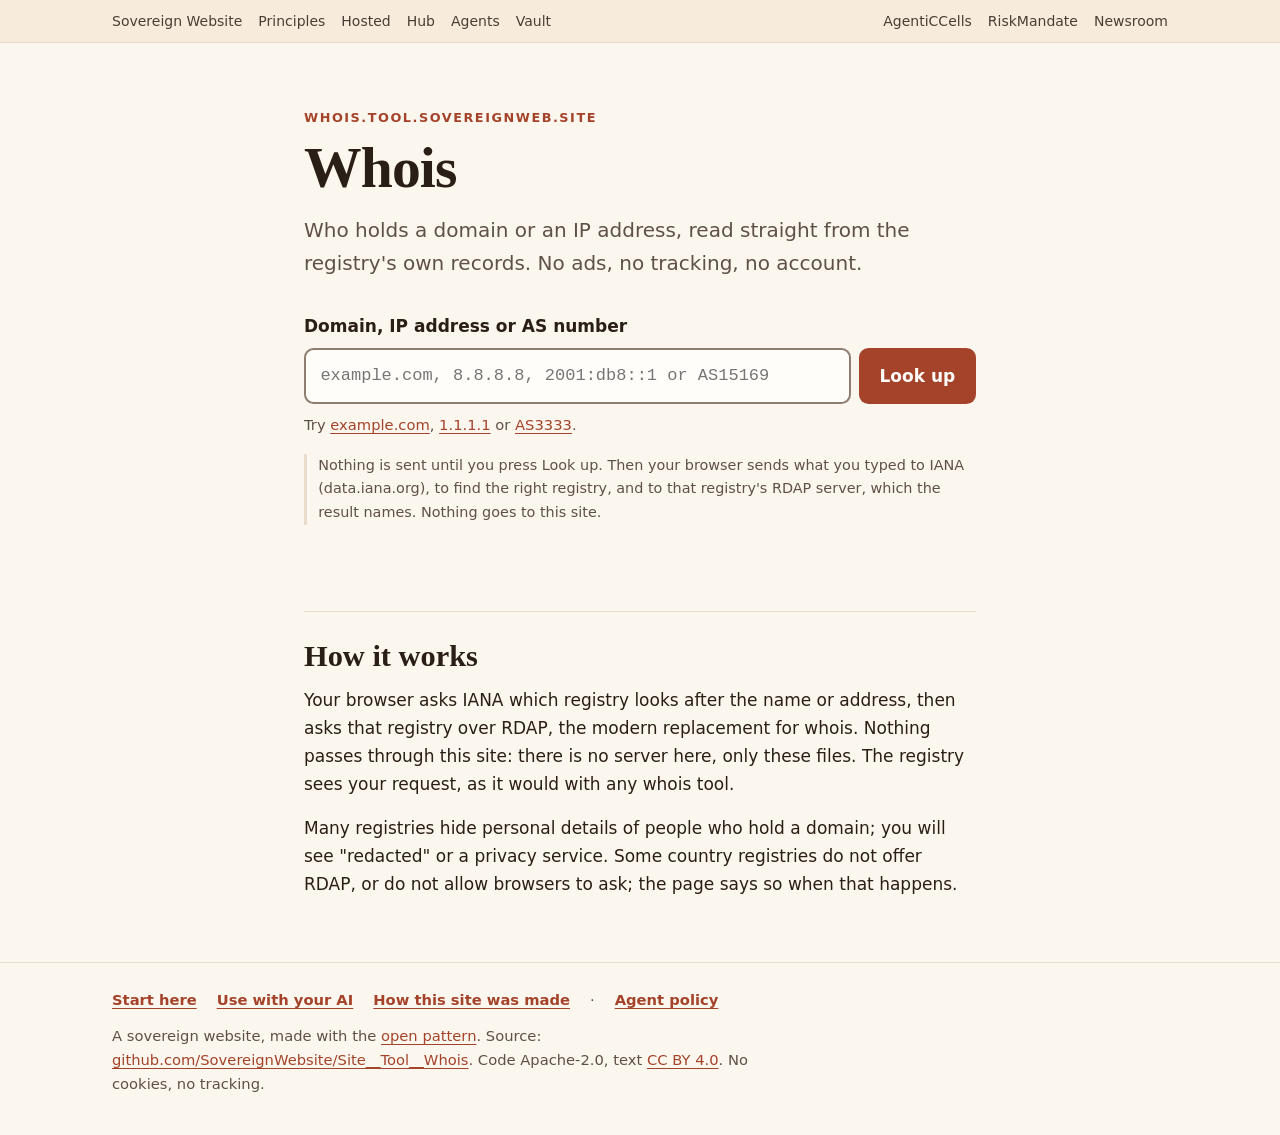
==== commit 0403a5e1: "This site's Agent Behaviour Policy, and a page explaining it Dinis Cruz, 21 November 2026: "make sur" ====
--- a/site/index.html
+++ b/site/index.html
@@ -90,7 +90,7 @@
   <p>Many registries hide personal details of people who hold a domain; you will see "redacted" or a privacy service. Some country registries do not offer RDAP, or do not allow browsers to ask; the page says so when that happens.</p>
 </section>
 </main>
-<footer class="site-footer"><div class="wrap"><nav class="site-links" aria-label="About this site"><a href="start/">Start here</a> <a href="agents/">Use with your AI</a> <a href="admin/">How this site was made</a></nav>
+<footer class="site-footer"><div class="wrap"><nav class="site-links" aria-label="About this site"><a href="start/">Start here</a> <a href="agents/">Use with your AI</a> <a href="admin/">How this site was made</a> · <a href="/policy/">Agent policy</a></nav>
 <p>A sovereign website, made with the <a href="https://sovereignwebsite.org/">open pattern</a>. Source: <a href="https://github.com/SovereignWebsite/Site__Tool__Whois">github.com/SovereignWebsite/Site__Tool__Whois</a>. Code Apache-2.0, text <a href="https://creativecommons.org/licenses/by/4.0/">CC BY 4.0</a>. No cookies, no tracking.</p></div></footer>
 <script src="app.js"></script>
 </body>
